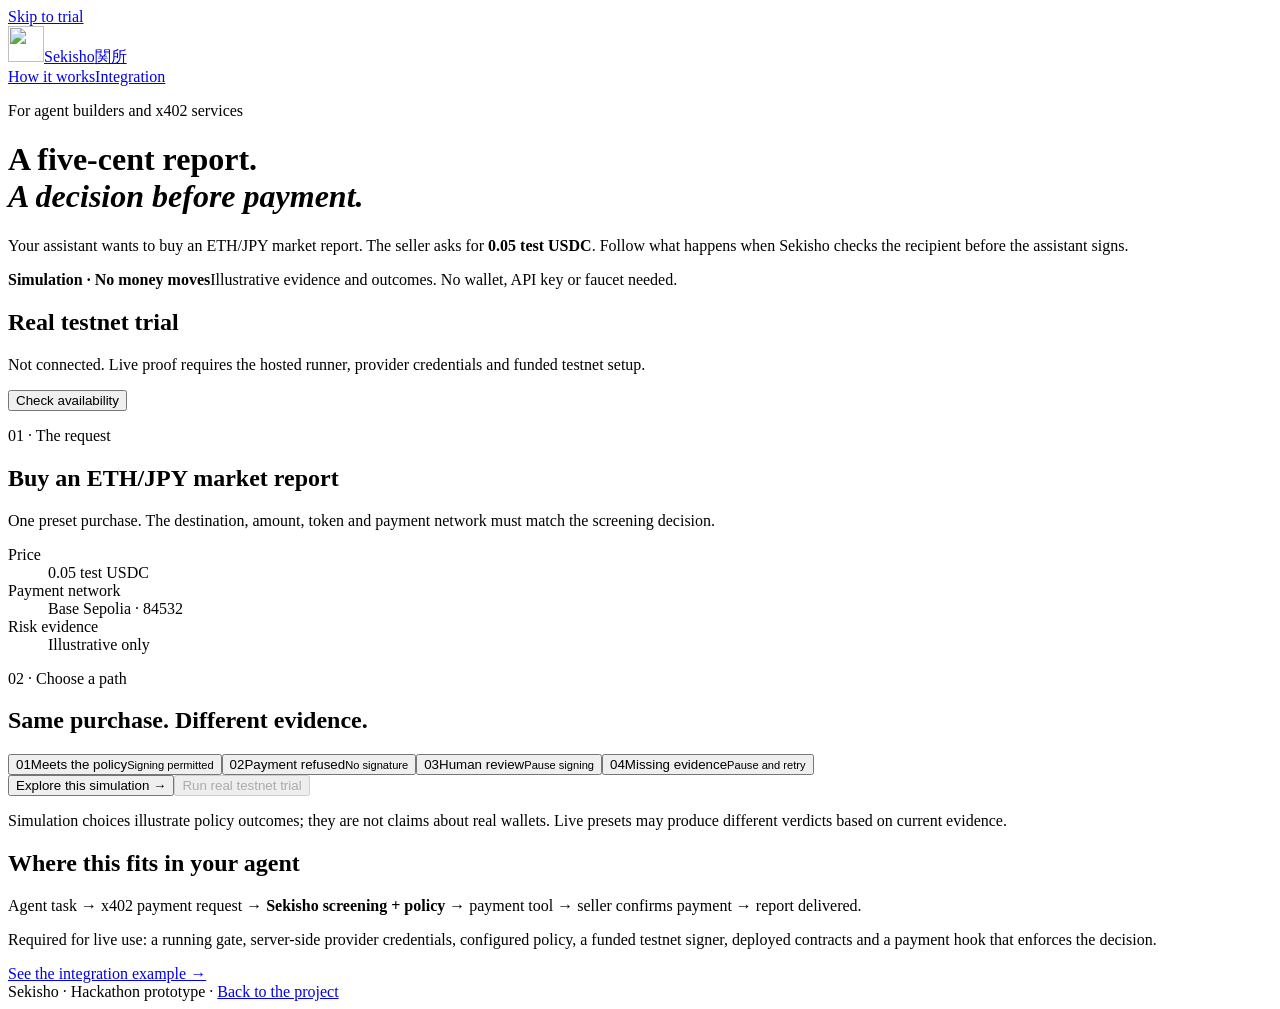
==== website/try/index.html @ ce093fdc "Add guided browser trial and clarify dashboard payment states" ====
<!doctype html>
<html lang="en"><head><meta charset="utf-8"><meta name="viewport" content="width=device-width, initial-scale=1"><meta name="theme-color" content="#fff8ed"><link rel="canonical" href="https://sekisho-phi.vercel.app/try/"><title>Try Sekisho — Follow a five-cent payment</title><meta name="description" content="Explore how Sekisho checks an AI payment before signing. A clearly labelled simulation with optional testnet runner readiness."><link rel="icon" href="/assets/logo.svg" type="image/svg+xml"><link rel="stylesheet" href="/styles.css"><link rel="stylesheet" href="/editorial.css"><link rel="stylesheet" href="/try/try.css"></head>
<body><a class="skip-link" href="#main">Skip to trial</a><header class="header container"><a class="brand" href="/"><img src="/assets/logo.svg" width="36" height="36" alt=""><span>Sekisho</span><span class="kanji" lang="ja">関所</span></a><nav aria-label="Main navigation"><a href="/#how-it-works">How it works</a><a href="/#integrate">Integration</a></nav></header>
<main id="main" class="container trial"><p class="eyebrow">For agent builders and x402 services</p><h1>A five-cent report.<br><em>A decision before payment.</em></h1><p class="trial-intro">Your assistant wants to buy an ETH/JPY market report. The seller asks for <strong>0.05 test USDC</strong>. Follow what happens when Sekisho checks the recipient before the assistant signs.</p>
<div class="mode-note"><strong id="mode-label">Simulation · No money moves</strong><span id="mode-description">Illustrative evidence and outcomes. No wallet, API key or faucet needed.</span></div>
<section class="runner-card" aria-labelledby="live-heading"><div><h2 id="live-heading">Real testnet trial</h2><p id="live-status" role="status">Not connected. Live proof requires the hosted runner, provider credentials and funded testnet setup.</p></div><button id="live-check" class="demo-secondary" type="button">Check availability</button></section>
<section class="task-card" aria-labelledby="task-heading"><div><p class="eyebrow">01 · The request</p><h2 id="task-heading">Buy an ETH/JPY market report</h2><p>One preset purchase. The destination, amount, token and payment network must match the screening decision.</p></div><dl><div><dt>Price</dt><dd>0.05 test USDC</dd></div><div><dt>Payment network</dt><dd>Base Sepolia · 84532</dd></div><div><dt>Risk evidence</dt><dd id="evidence-network">Illustrative only</dd></div></dl></section>
<section class="trial-choice" aria-labelledby="choose-heading"><p class="eyebrow">02 · Choose a path</p><h2 id="choose-heading">Same purchase. Different evidence.</h2><div class="scenario-grid" role="group" aria-label="Illustrative vendor scenarios"><button type="button" data-scenario="clear" aria-pressed="true"><span>01</span>Meets the policy<small>Signing permitted</small></button><button type="button" data-scenario="refused" aria-pressed="false"><span>02</span>Payment refused<small>No signature</small></button><button type="button" data-scenario="review" aria-pressed="false"><span>03</span>Human review<small>Pause signing</small></button><button type="button" data-scenario="unavailable" aria-pressed="false"><span>04</span>Missing evidence<small>Pause and retry</small></button></div><div class="actions"><button id="start" class="button" type="button">Explore this simulation →</button><button id="start-live" class="demo-secondary" type="button" disabled>Run real testnet trial</button></div><p class="source-note">Simulation choices illustrate policy outcomes; they are not claims about real wallets. Live presets may produce different verdicts based on current evidence.</p></section>
<section id="results" class="trial-results" hidden aria-labelledby="result-title"><p class="eyebrow">03 · Follow the evidence</p><h2 id="result-title" tabindex="-1"></h2><p id="result-summary" role="status" aria-live="polite"></p><div class="result-layout"><ol id="timeline" class="trial-timeline" aria-label="Payment progress"></ol><aside class="outcome-card"><span id="verdict" class="verdict"></span><h3>Why this happened</h3><p id="reason"></p><h3>What happens next</h3><p id="next"></p><a id="tx-link" hidden target="_blank" rel="noopener noreferrer">View confirmed transaction ↗</a></aside></div><details><summary>Inspect the evidence and payment states</summary><pre id="raw-evidence" tabindex="0"></pre></details><article id="sample-report" class="sample-report" hidden><p class="eyebrow">Illustrative purchased content</p><h3>ETH/JPY market report</h3><p>A sample report would compare the current ETH price in yen, recent movement and its data sources. This preview contains no live market data or investment recommendation.</p></article><article id="live-purchase" class="sample-report" hidden><p class="eyebrow">Seller response · Live testnet purchase</p><h3>Your purchased report</h3><pre id="purchased-data" tabindex="0"></pre></article><section id="live-record" class="report-note" hidden aria-labelledby="case-heading"><h3 id="case-heading">Recorded case</h3><pre id="case-record" tabindex="0"></pre><p id="hash-status"></p><details><summary>Canonical report bytes as text</summary><pre id="canonical-report" tabindex="0"></pre></details></section><div class="report-note"><h3>What a report fingerprint proves</h3><p>A matching hash shows that the report bytes match the recorded fingerprint. It does not prove that the provider’s risk signals are true, or that a payment settled. Real case and verification links appear only when the runner supplies them.</p><a id="case-link" hidden>Open recorded case →</a></div></section>
<noscript><p class="mode-note">JavaScript is needed for the interactive trial. ALLOW permits signing; BLOCK refuses it; HOLD pauses it. Only a confirmed receipt proves that a payment settled.</p></noscript><section class="trial-foot"><h2>Where this fits in your agent</h2><p>Agent task → x402 payment request → <strong>Sekisho screening + policy</strong> → payment tool → seller confirms payment → report delivered.</p><p>Required for live use: a running gate, server-side provider credentials, configured policy, a funded testnet signer, deployed contracts and a payment hook that enforces the decision.</p><a class="text-link" href="/#integrate">See the integration example →</a></section></main><footer class="container trial-footer">Sekisho · Hackathon prototype · <a href="/">Back to the project</a></footer><script type="module" src="/try/app.mjs"></script></body></html>
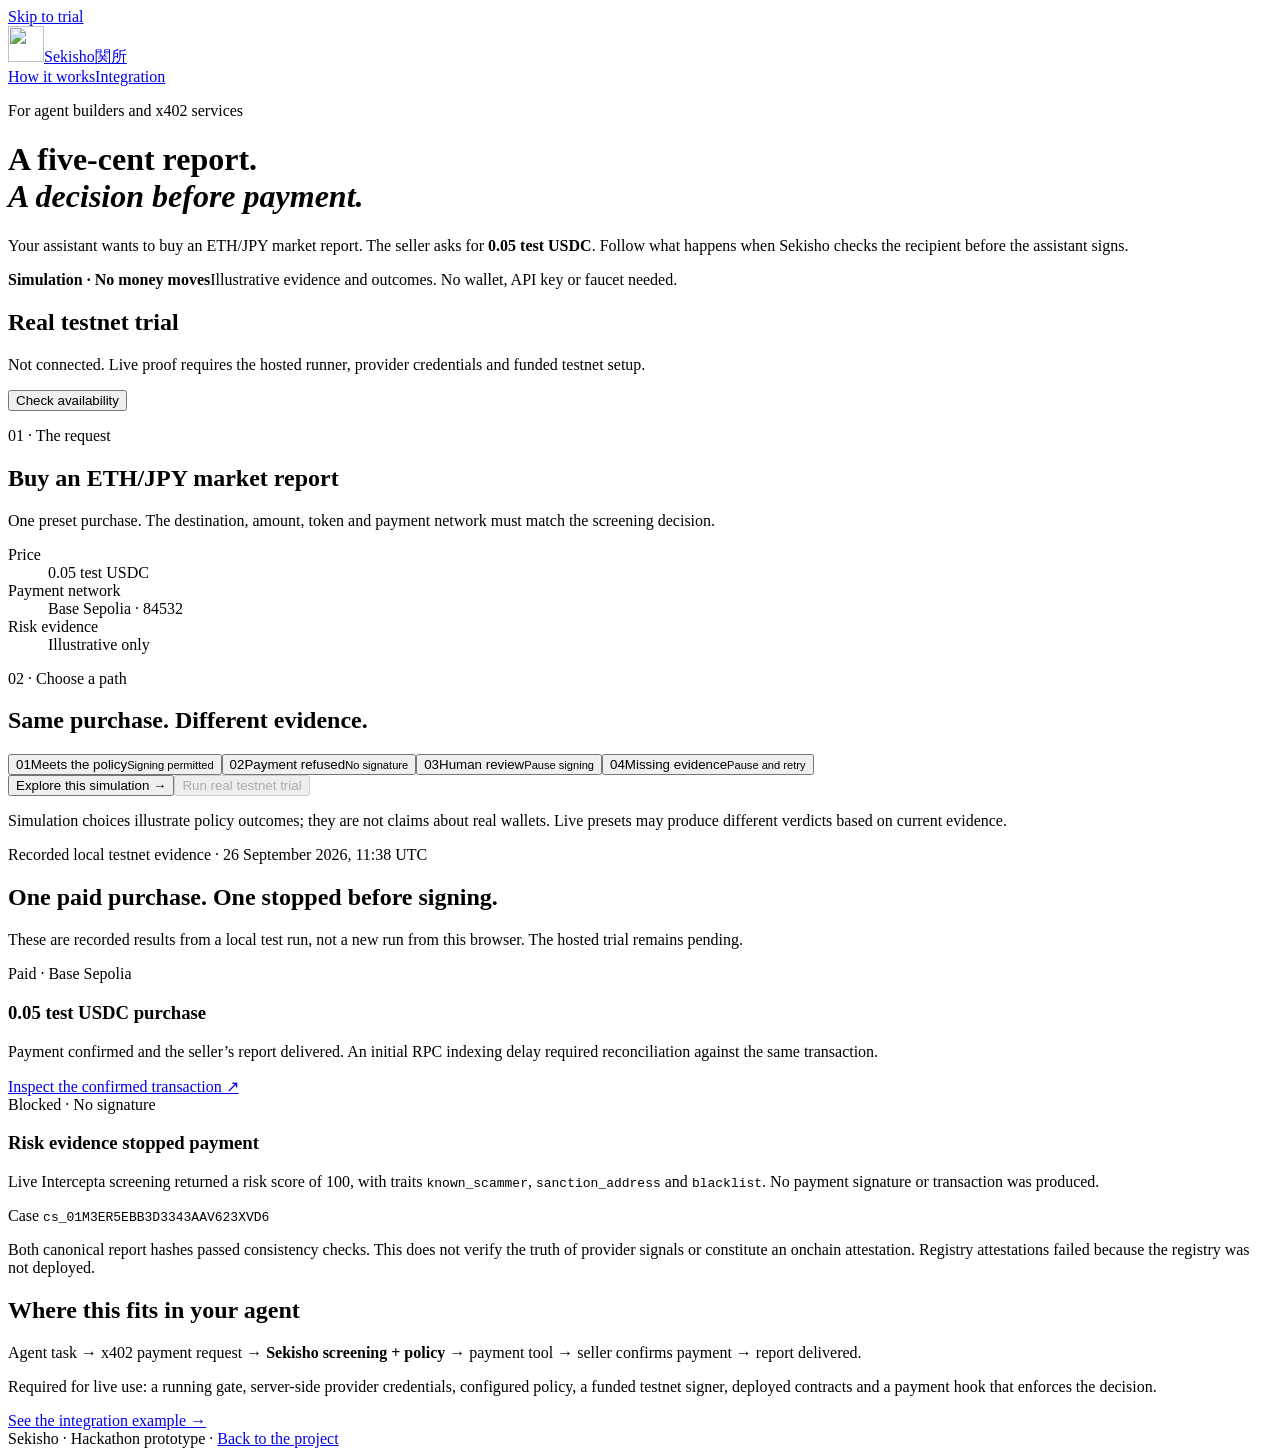
==== commit 9adfd3ed: "docs: publish measured local payment evidence and remaining demo limits" ====
--- a/website/try/index.html
+++ b/website/try/index.html
@@ -7,4 +7,4 @@
 <section class="task-card" aria-labelledby="task-heading"><div><p class="eyebrow">01 · The request</p><h2 id="task-heading">Buy an ETH/JPY market report</h2><p>One preset purchase. The destination, amount, token and payment network must match the screening decision.</p></div><dl><div><dt>Price</dt><dd>0.05 test USDC</dd></div><div><dt>Payment network</dt><dd>Base Sepolia · 84532</dd></div><div><dt>Risk evidence</dt><dd id="evidence-network">Illustrative only</dd></div></dl></section>
 <section class="trial-choice" aria-labelledby="choose-heading"><p class="eyebrow">02 · Choose a path</p><h2 id="choose-heading">Same purchase. Different evidence.</h2><div class="scenario-grid" role="group" aria-label="Illustrative vendor scenarios"><button type="button" data-scenario="clear" aria-pressed="true"><span>01</span>Meets the policy<small>Signing permitted</small></button><button type="button" data-scenario="refused" aria-pressed="false"><span>02</span>Payment refused<small>No signature</small></button><button type="button" data-scenario="review" aria-pressed="false"><span>03</span>Human review<small>Pause signing</small></button><button type="button" data-scenario="unavailable" aria-pressed="false"><span>04</span>Missing evidence<small>Pause and retry</small></button></div><div class="actions"><button id="start" class="button" type="button">Explore this simulation →</button><button id="start-live" class="demo-secondary" type="button" disabled>Run real testnet trial</button></div><p class="source-note">Simulation choices illustrate policy outcomes; they are not claims about real wallets. Live presets may produce different verdicts based on current evidence.</p></section>
 <section id="results" class="trial-results" hidden aria-labelledby="result-title"><p class="eyebrow">03 · Follow the evidence</p><h2 id="result-title" tabindex="-1"></h2><p id="result-summary" role="status" aria-live="polite"></p><div class="result-layout"><ol id="timeline" class="trial-timeline" aria-label="Payment progress"></ol><aside class="outcome-card"><span id="verdict" class="verdict"></span><h3>Why this happened</h3><p id="reason"></p><h3>What happens next</h3><p id="next"></p><a id="tx-link" hidden target="_blank" rel="noopener noreferrer">View confirmed transaction ↗</a></aside></div><details><summary>Inspect the evidence and payment states</summary><pre id="raw-evidence" tabindex="0"></pre></details><article id="sample-report" class="sample-report" hidden><p class="eyebrow">Illustrative purchased content</p><h3>ETH/JPY market report</h3><p>A sample report would compare the current ETH price in yen, recent movement and its data sources. This preview contains no live market data or investment recommendation.</p></article><article id="live-purchase" class="sample-report" hidden><p class="eyebrow">Seller response · Live testnet purchase</p><h3>Your purchased report</h3><pre id="purchased-data" tabindex="0"></pre></article><section id="live-record" class="report-note" hidden aria-labelledby="case-heading"><h3 id="case-heading">Recorded case</h3><pre id="case-record" tabindex="0"></pre><p id="hash-status"></p><details><summary>Canonical report bytes as text</summary><pre id="canonical-report" tabindex="0"></pre></details></section><div class="report-note"><h3>What a report fingerprint proves</h3><p>A matching hash shows that the report bytes match the recorded fingerprint. It does not prove that the provider’s risk signals are true, or that a payment settled. Real case and verification links appear only when the runner supplies them.</p><a id="case-link" hidden>Open recorded case →</a></div></section>
-<noscript><p class="mode-note">JavaScript is needed for the interactive trial. ALLOW permits signing; BLOCK refuses it; HOLD pauses it. Only a confirmed receipt proves that a payment settled.</p></noscript><section class="trial-foot"><h2>Where this fits in your agent</h2><p>Agent task → x402 payment request → <strong>Sekisho screening + policy</strong> → payment tool → seller confirms payment → report delivered.</p><p>Required for live use: a running gate, server-side provider credentials, configured policy, a funded testnet signer, deployed contracts and a payment hook that enforces the decision.</p><a class="text-link" href="/#integrate">See the integration example →</a></section></main><footer class="container trial-footer">Sekisho · Hackathon prototype · <a href="/">Back to the project</a></footer><script type="module" src="/try/app.mjs"></script></body></html>
+<noscript><p class="mode-note">JavaScript is needed for the interactive trial. ALLOW permits signing; BLOCK refuses it; HOLD pauses it. Only a confirmed receipt proves that a payment settled.</p></noscript><section class="recorded-proof" aria-labelledby="recorded-heading"><p class="eyebrow">Recorded local testnet evidence · 26 September 2026, 11:38 UTC</p><h2 id="recorded-heading">One paid purchase. One stopped before signing.</h2><p>These are recorded results from a local test run, not a new run from this browser. The hosted trial remains pending.</p><div class="proof-grid"><article><span class="proof-badge">Paid · Base Sepolia</span><h3>0.05 test USDC purchase</h3><p>Payment confirmed and the seller’s report delivered. An initial RPC indexing delay required reconciliation against the same transaction.</p><a href="https://sepolia.basescan.org/tx/0x5b1ddf417e0ea9f77fff1e3e4ae8bbb913fed94d3a8184f84be412ffee7dc42a" target="_blank" rel="noopener noreferrer">Inspect the confirmed transaction ↗</a></article><article><span class="proof-badge">Blocked · No signature</span><h3>Risk evidence stopped payment</h3><p>Live Intercepta screening returned a risk score of 100, with traits <code>known_scammer</code>, <code>sanction_address</code> and <code>blacklist</code>. No payment signature or transaction was produced.</p><p class="proof-case">Case <code>cs_01M3ER5EBB3D3343AAV623XVD6</code></p></article></div><p class="proof-limit">Both canonical report hashes passed consistency checks. This does not verify the truth of provider signals or constitute an onchain attestation. Registry attestations failed because the registry was not deployed.</p></section><section class="trial-foot"><h2>Where this fits in your agent</h2><p>Agent task → x402 payment request → <strong>Sekisho screening + policy</strong> → payment tool → seller confirms payment → report delivered.</p><p>Required for live use: a running gate, server-side provider credentials, configured policy, a funded testnet signer, deployed contracts and a payment hook that enforces the decision.</p><a class="text-link" href="/#integrate">See the integration example →</a></section></main><footer class="container trial-footer">Sekisho · Hackathon prototype · <a href="/">Back to the project</a></footer><script type="module" src="/try/app.mjs"></script></body></html>
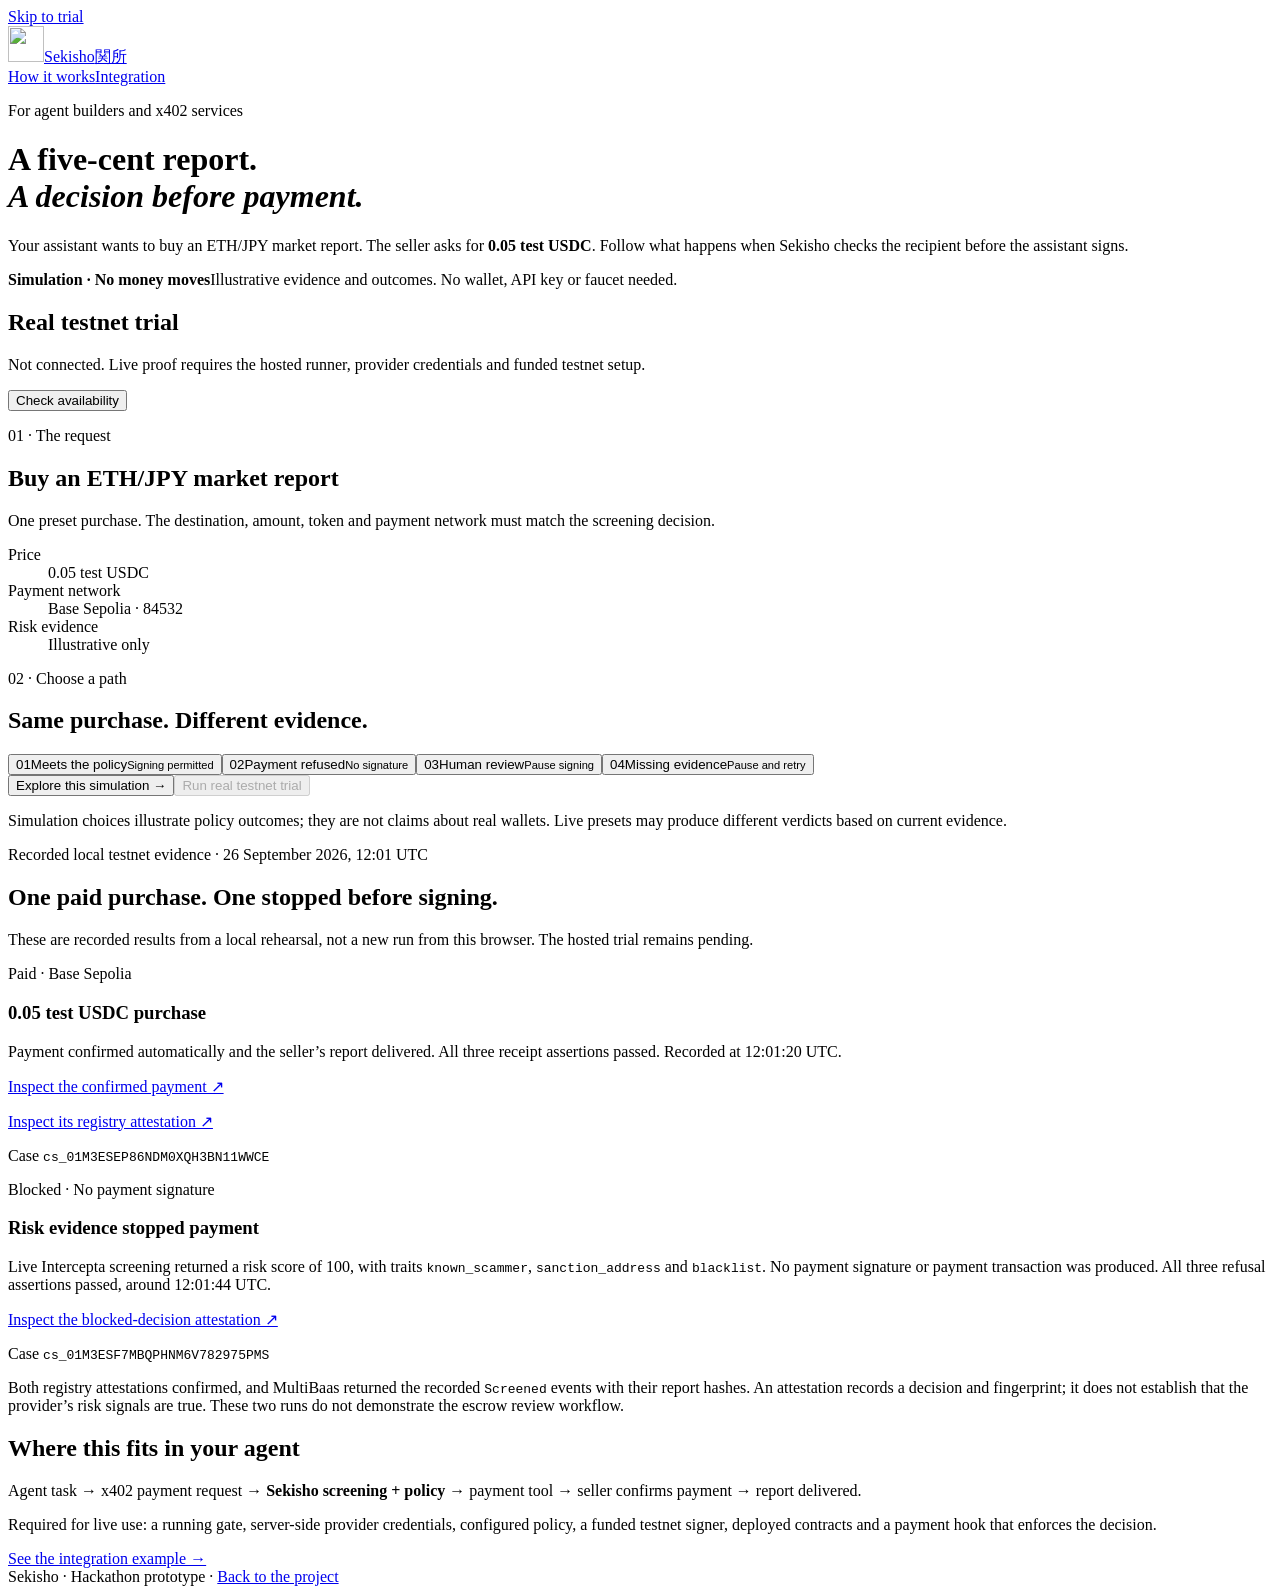
==== commit 9bbda73a: "docs: record deployed contracts and verified testnet rehearsals" ====
--- a/website/try/index.html
+++ b/website/try/index.html
@@ -7,4 +7,4 @@
 <section class="task-card" aria-labelledby="task-heading"><div><p class="eyebrow">01 · The request</p><h2 id="task-heading">Buy an ETH/JPY market report</h2><p>One preset purchase. The destination, amount, token and payment network must match the screening decision.</p></div><dl><div><dt>Price</dt><dd>0.05 test USDC</dd></div><div><dt>Payment network</dt><dd>Base Sepolia · 84532</dd></div><div><dt>Risk evidence</dt><dd id="evidence-network">Illustrative only</dd></div></dl></section>
 <section class="trial-choice" aria-labelledby="choose-heading"><p class="eyebrow">02 · Choose a path</p><h2 id="choose-heading">Same purchase. Different evidence.</h2><div class="scenario-grid" role="group" aria-label="Illustrative vendor scenarios"><button type="button" data-scenario="clear" aria-pressed="true"><span>01</span>Meets the policy<small>Signing permitted</small></button><button type="button" data-scenario="refused" aria-pressed="false"><span>02</span>Payment refused<small>No signature</small></button><button type="button" data-scenario="review" aria-pressed="false"><span>03</span>Human review<small>Pause signing</small></button><button type="button" data-scenario="unavailable" aria-pressed="false"><span>04</span>Missing evidence<small>Pause and retry</small></button></div><div class="actions"><button id="start" class="button" type="button">Explore this simulation →</button><button id="start-live" class="demo-secondary" type="button" disabled>Run real testnet trial</button></div><p class="source-note">Simulation choices illustrate policy outcomes; they are not claims about real wallets. Live presets may produce different verdicts based on current evidence.</p></section>
 <section id="results" class="trial-results" hidden aria-labelledby="result-title"><p class="eyebrow">03 · Follow the evidence</p><h2 id="result-title" tabindex="-1"></h2><p id="result-summary" role="status" aria-live="polite"></p><div class="result-layout"><ol id="timeline" class="trial-timeline" aria-label="Payment progress"></ol><aside class="outcome-card"><span id="verdict" class="verdict"></span><h3>Why this happened</h3><p id="reason"></p><h3>What happens next</h3><p id="next"></p><a id="tx-link" hidden target="_blank" rel="noopener noreferrer">View confirmed transaction ↗</a></aside></div><details><summary>Inspect the evidence and payment states</summary><pre id="raw-evidence" tabindex="0"></pre></details><article id="sample-report" class="sample-report" hidden><p class="eyebrow">Illustrative purchased content</p><h3>ETH/JPY market report</h3><p>A sample report would compare the current ETH price in yen, recent movement and its data sources. This preview contains no live market data or investment recommendation.</p></article><article id="live-purchase" class="sample-report" hidden><p class="eyebrow">Seller response · Live testnet purchase</p><h3>Your purchased report</h3><pre id="purchased-data" tabindex="0"></pre></article><section id="live-record" class="report-note" hidden aria-labelledby="case-heading"><h3 id="case-heading">Recorded case</h3><pre id="case-record" tabindex="0"></pre><p id="hash-status"></p><details><summary>Canonical report bytes as text</summary><pre id="canonical-report" tabindex="0"></pre></details></section><div class="report-note"><h3>What a report fingerprint proves</h3><p>A matching hash shows that the report bytes match the recorded fingerprint. It does not prove that the provider’s risk signals are true, or that a payment settled. Real case and verification links appear only when the runner supplies them.</p><a id="case-link" hidden>Open recorded case →</a></div></section>
-<noscript><p class="mode-note">JavaScript is needed for the interactive trial. ALLOW permits signing; BLOCK refuses it; HOLD pauses it. Only a confirmed receipt proves that a payment settled.</p></noscript><section class="recorded-proof" aria-labelledby="recorded-heading"><p class="eyebrow">Recorded local testnet evidence · 26 September 2026, 11:38 UTC</p><h2 id="recorded-heading">One paid purchase. One stopped before signing.</h2><p>These are recorded results from a local test run, not a new run from this browser. The hosted trial remains pending.</p><div class="proof-grid"><article><span class="proof-badge">Paid · Base Sepolia</span><h3>0.05 test USDC purchase</h3><p>Payment confirmed and the seller’s report delivered. An initial RPC indexing delay required reconciliation against the same transaction.</p><a href="https://sepolia.basescan.org/tx/0x5b1ddf417e0ea9f77fff1e3e4ae8bbb913fed94d3a8184f84be412ffee7dc42a" target="_blank" rel="noopener noreferrer">Inspect the confirmed transaction ↗</a></article><article><span class="proof-badge">Blocked · No signature</span><h3>Risk evidence stopped payment</h3><p>Live Intercepta screening returned a risk score of 100, with traits <code>known_scammer</code>, <code>sanction_address</code> and <code>blacklist</code>. No payment signature or transaction was produced.</p><p class="proof-case">Case <code>cs_01M3ER5EBB3D3343AAV623XVD6</code></p></article></div><p class="proof-limit">Both canonical report hashes passed consistency checks. This does not verify the truth of provider signals or constitute an onchain attestation. Registry attestations failed because the registry was not deployed.</p></section><section class="trial-foot"><h2>Where this fits in your agent</h2><p>Agent task → x402 payment request → <strong>Sekisho screening + policy</strong> → payment tool → seller confirms payment → report delivered.</p><p>Required for live use: a running gate, server-side provider credentials, configured policy, a funded testnet signer, deployed contracts and a payment hook that enforces the decision.</p><a class="text-link" href="/#integrate">See the integration example →</a></section></main><footer class="container trial-footer">Sekisho · Hackathon prototype · <a href="/">Back to the project</a></footer><script type="module" src="/try/app.mjs"></script></body></html>
+<noscript><p class="mode-note">JavaScript is needed for the interactive trial. ALLOW permits signing; BLOCK refuses it; HOLD pauses it. Only a confirmed receipt proves that a payment settled.</p></noscript><section class="recorded-proof" aria-labelledby="recorded-heading"><p class="eyebrow">Recorded local testnet evidence · 26 September 2026, 12:01 UTC</p><h2 id="recorded-heading">One paid purchase. One stopped before signing.</h2><p>These are recorded results from a local rehearsal, not a new run from this browser. The hosted trial remains pending.</p><div class="proof-grid"><article><span class="proof-badge">Paid · Base Sepolia</span><h3>0.05 test USDC purchase</h3><p>Payment confirmed automatically and the seller’s report delivered. All three receipt assertions passed. Recorded at 12:01:20 UTC.</p><p><a href="https://sepolia.basescan.org/tx/0x7c5058cec305d01d104a75864f15a5c1f949525f4c3f6d6c8ec2fb35c7e07f20" target="_blank" rel="noopener noreferrer">Inspect the confirmed payment ↗</a></p><p><a href="https://sepolia.basescan.org/tx/0x209080a68581703b5df98103e71b0431d815838d2f23ffb199216e4199e1d89b" target="_blank" rel="noopener noreferrer">Inspect its registry attestation ↗</a></p><p class="proof-case">Case <code>cs_01M3ESEP86NDM0XQH3BN11WWCE</code></p></article><article><span class="proof-badge">Blocked · No payment signature</span><h3>Risk evidence stopped payment</h3><p>Live Intercepta screening returned a risk score of 100, with traits <code>known_scammer</code>, <code>sanction_address</code> and <code>blacklist</code>. No payment signature or payment transaction was produced. All three refusal assertions passed, around 12:01:44 UTC.</p><p><a href="https://sepolia.basescan.org/tx/0xef10ebc5e52f5692f15886e5b687f6cb4eec6341c65880e93199a93ce8984a40" target="_blank" rel="noopener noreferrer">Inspect the blocked-decision attestation ↗</a></p><p class="proof-case">Case <code>cs_01M3ESF7MBQPHNM6V782975PMS</code></p></article></div><p class="proof-limit">Both registry attestations confirmed, and MultiBaas returned the recorded <code>Screened</code> events with their report hashes. An attestation records a decision and fingerprint; it does not establish that the provider’s risk signals are true. These two runs do not demonstrate the escrow review workflow.</p></section><section class="trial-foot"><h2>Where this fits in your agent</h2><p>Agent task → x402 payment request → <strong>Sekisho screening + policy</strong> → payment tool → seller confirms payment → report delivered.</p><p>Required for live use: a running gate, server-side provider credentials, configured policy, a funded testnet signer, deployed contracts and a payment hook that enforces the decision.</p><a class="text-link" href="/#integrate">See the integration example →</a></section></main><footer class="container trial-footer">Sekisho · Hackathon prototype · <a href="/">Back to the project</a></footer><script type="module" src="/try/app.mjs"></script></body></html>
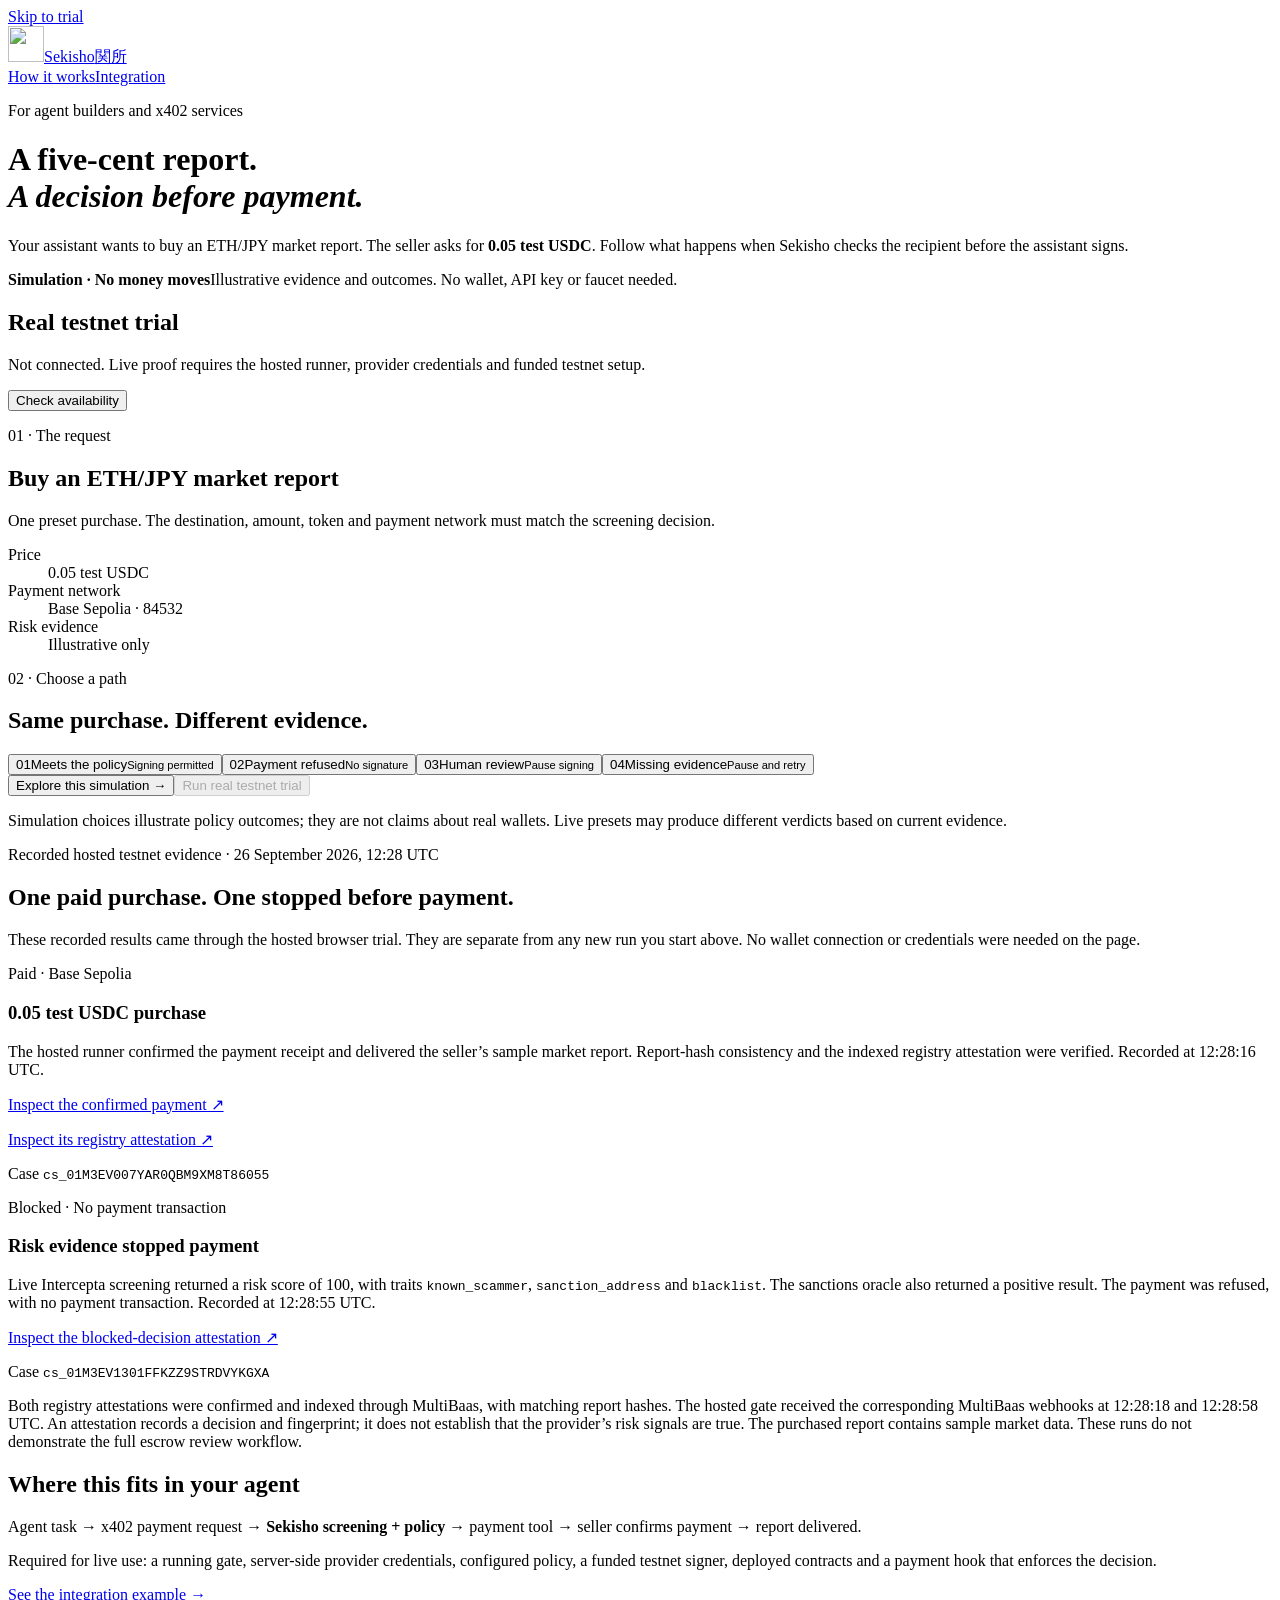
==== commit 167e0f05: "docs: publish verified hosted payment, refusal and webhook evidence" ====
--- a/website/try/index.html
+++ b/website/try/index.html
@@ -7,4 +7,4 @@
 <section class="task-card" aria-labelledby="task-heading"><div><p class="eyebrow">01 · The request</p><h2 id="task-heading">Buy an ETH/JPY market report</h2><p>One preset purchase. The destination, amount, token and payment network must match the screening decision.</p></div><dl><div><dt>Price</dt><dd>0.05 test USDC</dd></div><div><dt>Payment network</dt><dd>Base Sepolia · 84532</dd></div><div><dt>Risk evidence</dt><dd id="evidence-network">Illustrative only</dd></div></dl></section>
 <section class="trial-choice" aria-labelledby="choose-heading"><p class="eyebrow">02 · Choose a path</p><h2 id="choose-heading">Same purchase. Different evidence.</h2><div class="scenario-grid" role="group" aria-label="Illustrative vendor scenarios"><button type="button" data-scenario="clear" aria-pressed="true"><span>01</span>Meets the policy<small>Signing permitted</small></button><button type="button" data-scenario="refused" aria-pressed="false"><span>02</span>Payment refused<small>No signature</small></button><button type="button" data-scenario="review" aria-pressed="false"><span>03</span>Human review<small>Pause signing</small></button><button type="button" data-scenario="unavailable" aria-pressed="false"><span>04</span>Missing evidence<small>Pause and retry</small></button></div><div class="actions"><button id="start" class="button" type="button">Explore this simulation →</button><button id="start-live" class="demo-secondary" type="button" disabled>Run real testnet trial</button></div><p class="source-note">Simulation choices illustrate policy outcomes; they are not claims about real wallets. Live presets may produce different verdicts based on current evidence.</p></section>
 <section id="results" class="trial-results" hidden aria-labelledby="result-title"><p class="eyebrow">03 · Follow the evidence</p><h2 id="result-title" tabindex="-1"></h2><p id="result-summary" role="status" aria-live="polite"></p><div class="result-layout"><ol id="timeline" class="trial-timeline" aria-label="Payment progress"></ol><aside class="outcome-card"><span id="verdict" class="verdict"></span><h3>Why this happened</h3><p id="reason"></p><h3>What happens next</h3><p id="next"></p><a id="tx-link" hidden target="_blank" rel="noopener noreferrer">View confirmed transaction ↗</a></aside></div><details><summary>Inspect the evidence and payment states</summary><pre id="raw-evidence" tabindex="0"></pre></details><article id="sample-report" class="sample-report" hidden><p class="eyebrow">Illustrative purchased content</p><h3>ETH/JPY market report</h3><p>A sample report would compare the current ETH price in yen, recent movement and its data sources. This preview contains no live market data or investment recommendation.</p></article><article id="live-purchase" class="sample-report" hidden><p class="eyebrow">Seller response · Live testnet purchase</p><h3>Your purchased report</h3><pre id="purchased-data" tabindex="0"></pre></article><section id="live-record" class="report-note" hidden aria-labelledby="case-heading"><h3 id="case-heading">Recorded case</h3><pre id="case-record" tabindex="0"></pre><p id="hash-status"></p><details><summary>Canonical report bytes as text</summary><pre id="canonical-report" tabindex="0"></pre></details></section><div class="report-note"><h3>What a report fingerprint proves</h3><p>A matching hash shows that the report bytes match the recorded fingerprint. It does not prove that the provider’s risk signals are true, or that a payment settled. Real case and verification links appear only when the runner supplies them.</p><a id="case-link" hidden>Open recorded case →</a></div></section>
-<noscript><p class="mode-note">JavaScript is needed for the interactive trial. ALLOW permits signing; BLOCK refuses it; HOLD pauses it. Only a confirmed receipt proves that a payment settled.</p></noscript><section class="recorded-proof" aria-labelledby="recorded-heading"><p class="eyebrow">Recorded local testnet evidence · 26 September 2026, 12:01 UTC</p><h2 id="recorded-heading">One paid purchase. One stopped before signing.</h2><p>These are recorded results from a local rehearsal, not a new run from this browser. The hosted trial remains pending.</p><div class="proof-grid"><article><span class="proof-badge">Paid · Base Sepolia</span><h3>0.05 test USDC purchase</h3><p>Payment confirmed automatically and the seller’s report delivered. All three receipt assertions passed. Recorded at 12:01:20 UTC.</p><p><a href="https://sepolia.basescan.org/tx/0x7c5058cec305d01d104a75864f15a5c1f949525f4c3f6d6c8ec2fb35c7e07f20" target="_blank" rel="noopener noreferrer">Inspect the confirmed payment ↗</a></p><p><a href="https://sepolia.basescan.org/tx/0x209080a68581703b5df98103e71b0431d815838d2f23ffb199216e4199e1d89b" target="_blank" rel="noopener noreferrer">Inspect its registry attestation ↗</a></p><p class="proof-case">Case <code>cs_01M3ESEP86NDM0XQH3BN11WWCE</code></p></article><article><span class="proof-badge">Blocked · No payment signature</span><h3>Risk evidence stopped payment</h3><p>Live Intercepta screening returned a risk score of 100, with traits <code>known_scammer</code>, <code>sanction_address</code> and <code>blacklist</code>. No payment signature or payment transaction was produced. All three refusal assertions passed, around 12:01:44 UTC.</p><p><a href="https://sepolia.basescan.org/tx/0xef10ebc5e52f5692f15886e5b687f6cb4eec6341c65880e93199a93ce8984a40" target="_blank" rel="noopener noreferrer">Inspect the blocked-decision attestation ↗</a></p><p class="proof-case">Case <code>cs_01M3ESF7MBQPHNM6V782975PMS</code></p></article></div><p class="proof-limit">Both registry attestations confirmed, and MultiBaas returned the recorded <code>Screened</code> events with their report hashes. An attestation records a decision and fingerprint; it does not establish that the provider’s risk signals are true. These two runs do not demonstrate the escrow review workflow.</p></section><section class="trial-foot"><h2>Where this fits in your agent</h2><p>Agent task → x402 payment request → <strong>Sekisho screening + policy</strong> → payment tool → seller confirms payment → report delivered.</p><p>Required for live use: a running gate, server-side provider credentials, configured policy, a funded testnet signer, deployed contracts and a payment hook that enforces the decision.</p><a class="text-link" href="/#integrate">See the integration example →</a></section></main><footer class="container trial-footer">Sekisho · Hackathon prototype · <a href="/">Back to the project</a></footer><script type="module" src="/try/app.mjs"></script></body></html>
+<noscript><p class="mode-note">JavaScript is needed for the interactive trial. ALLOW permits signing; BLOCK refuses it; HOLD pauses it. Only a confirmed receipt proves that a payment settled.</p></noscript><section class="recorded-proof" aria-labelledby="recorded-heading"><p class="eyebrow">Recorded hosted testnet evidence · 26 September 2026, 12:28 UTC</p><h2 id="recorded-heading">One paid purchase. One stopped before payment.</h2><p>These recorded results came through the hosted browser trial. They are separate from any new run you start above. No wallet connection or credentials were needed on the page.</p><div class="proof-grid"><article><span class="proof-badge">Paid · Base Sepolia</span><h3>0.05 test USDC purchase</h3><p>The hosted runner confirmed the payment receipt and delivered the seller’s sample market report. Report-hash consistency and the indexed registry attestation were verified. Recorded at 12:28:16 UTC.</p><p><a href="https://sepolia.basescan.org/tx/0xc8f523ae7b729e0f34f9d3bd433a9508a209eb11fa328d8c77424ec021e8d4f7" target="_blank" rel="noopener noreferrer">Inspect the confirmed payment ↗</a></p><p><a href="https://sepolia.basescan.org/tx/0x57b2cc0aa1f961a4b3fb724719b83b7791b4d05034e8642f1aa1a3b5e9643a3c" target="_blank" rel="noopener noreferrer">Inspect its registry attestation ↗</a></p><p class="proof-case">Case <code>cs_01M3EV007YAR0QBM9XM8T86055</code></p></article><article><span class="proof-badge">Blocked · No payment transaction</span><h3>Risk evidence stopped payment</h3><p>Live Intercepta screening returned a risk score of 100, with traits <code>known_scammer</code>, <code>sanction_address</code> and <code>blacklist</code>. The sanctions oracle also returned a positive result. The payment was refused, with no payment transaction. Recorded at 12:28:55 UTC.</p><p><a href="https://sepolia.basescan.org/tx/0x7a50948b410acd04deb57d7035097ccda99251f854e892069043fb5863e7dc23" target="_blank" rel="noopener noreferrer">Inspect the blocked-decision attestation ↗</a></p><p class="proof-case">Case <code>cs_01M3EV1301FFKZZ9STRDVYKGXA</code></p></article></div><p class="proof-limit">Both registry attestations were confirmed and indexed through MultiBaas, with matching report hashes. The hosted gate received the corresponding MultiBaas webhooks at 12:28:18 and 12:28:58 UTC. An attestation records a decision and fingerprint; it does not establish that the provider’s risk signals are true. The purchased report contains sample market data. These runs do not demonstrate the full escrow review workflow.</p></section><section class="trial-foot"><h2>Where this fits in your agent</h2><p>Agent task → x402 payment request → <strong>Sekisho screening + policy</strong> → payment tool → seller confirms payment → report delivered.</p><p>Required for live use: a running gate, server-side provider credentials, configured policy, a funded testnet signer, deployed contracts and a payment hook that enforces the decision.</p><a class="text-link" href="/#integrate">See the integration example →</a></section></main><footer class="container trial-footer">Sekisho · Hackathon prototype · <a href="/">Back to the project</a></footer><script type="module" src="/try/app.mjs"></script></body></html>
